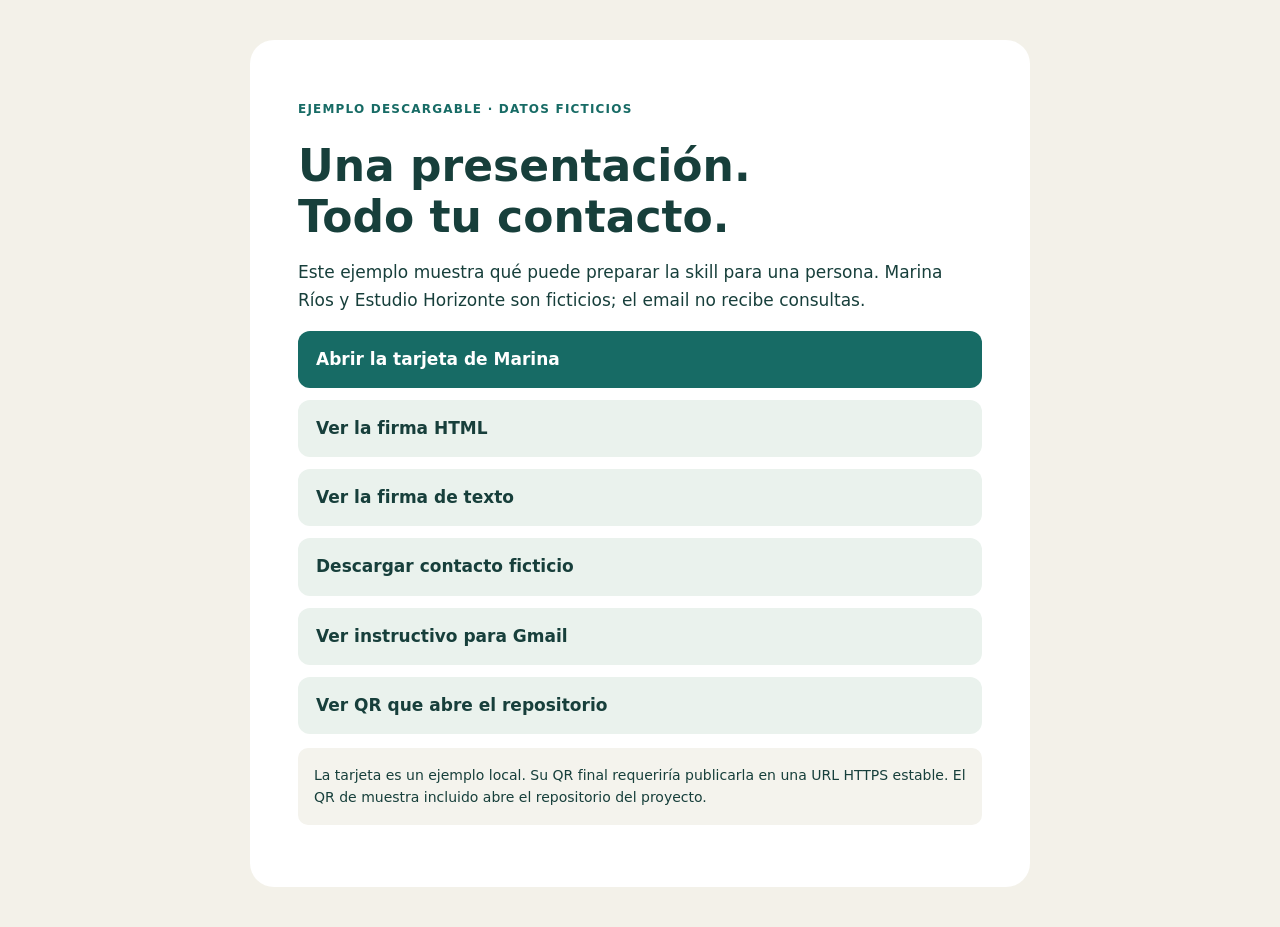
==== examples/demo/index.html @ da732cbe "Explain the project with visual examples and a downloadable demo Replace the introductory README wit" ====
<!doctype html>
<html lang="es"><head><meta charset="utf-8"><meta name="viewport" content="width=device-width,initial-scale=1"><title>Explorar el kit · Ejemplo ficticio</title><link rel="stylesheet" href="style.css"></head>
<body><main class="wrap"><div class="card"><p class="eyebrow">Ejemplo descargable · datos ficticios</p><h1>Una presentación.<br>Todo tu contacto.</h1><p>Este ejemplo muestra qué puede preparar la skill para una persona. Marina Ríos y Estudio Horizonte son ficticios; el email no recibe consultas.</p><a class="button primary" href="tarjeta.html">Abrir la tarjeta de Marina</a><a class="button" href="firma-email.html">Ver la firma HTML</a><a class="button" href="firma-email.txt">Ver la firma de texto</a><a class="button" href="contacto.vcf" download>Descargar contacto ficticio</a><a class="button" href="Instalar-firma-Gmail.html">Ver instructivo para Gmail</a><a class="button" href="../../docs/images/qr-del-repositorio.png">Ver QR que abre el repositorio</a><p class="note">La tarjeta es un ejemplo local. Su QR final requeriría publicarla en una URL HTTPS estable. El QR de muestra incluido abre el repositorio del proyecto.</p></div></main></body></html>
---- examples/demo/style.css ----
:root { color-scheme: light; --ink:#173f3b; --green:#176b65; --muted:#526d64; --paper:#f3f1e9; }
* { box-sizing:border-box; }
body { margin:0; color:var(--ink); background:var(--paper); font:17px/1.6 system-ui,Arial,sans-serif; }
.wrap { max-width:820px; margin:40px auto; padding:0 20px; }
.card { padding:clamp(24px,6vw,48px); border-radius:24px; background:white; }
.mobile { max-width:480px; }
.mark { width:64px; height:64px; display:grid; place-items:center; border-radius:18px; background:var(--green); color:white; font-size:25px; font-weight:700; }
.eyebrow { color:var(--green); font-size:12px; font-weight:750; letter-spacing:.1em; text-transform:uppercase; }
h1 { font-size:clamp(30px,7vw,44px); line-height:1.15; margin:22px 0 12px; }
h2 { font-size:23px; margin-top:32px; }
.role { margin-bottom:0; }
.organization { margin-top:0; color:var(--muted); }
.bio { margin:28px 0; }
a { color:var(--green); text-underline-offset:3px; }
.button { display:block; background:#eaf2ed; color:var(--ink); border-radius:12px; padding:15px 18px; margin:12px 0; font-weight:700; text-decoration:none; min-height:52px; }
.button.primary { background:var(--green); color:white; }
a:focus-visible { outline:3px solid #a36605; outline-offset:4px; }
.note { padding:16px; background:#f4f3ed; border-radius:10px; font-size:14px; }
.footer { margin-top:24px; font-size:14px; }
li { margin:14px 0; }
code { overflow-wrap:anywhere; }
@media (max-width:500px) { .wrap { margin:20px auto; padding:0 12px; } }
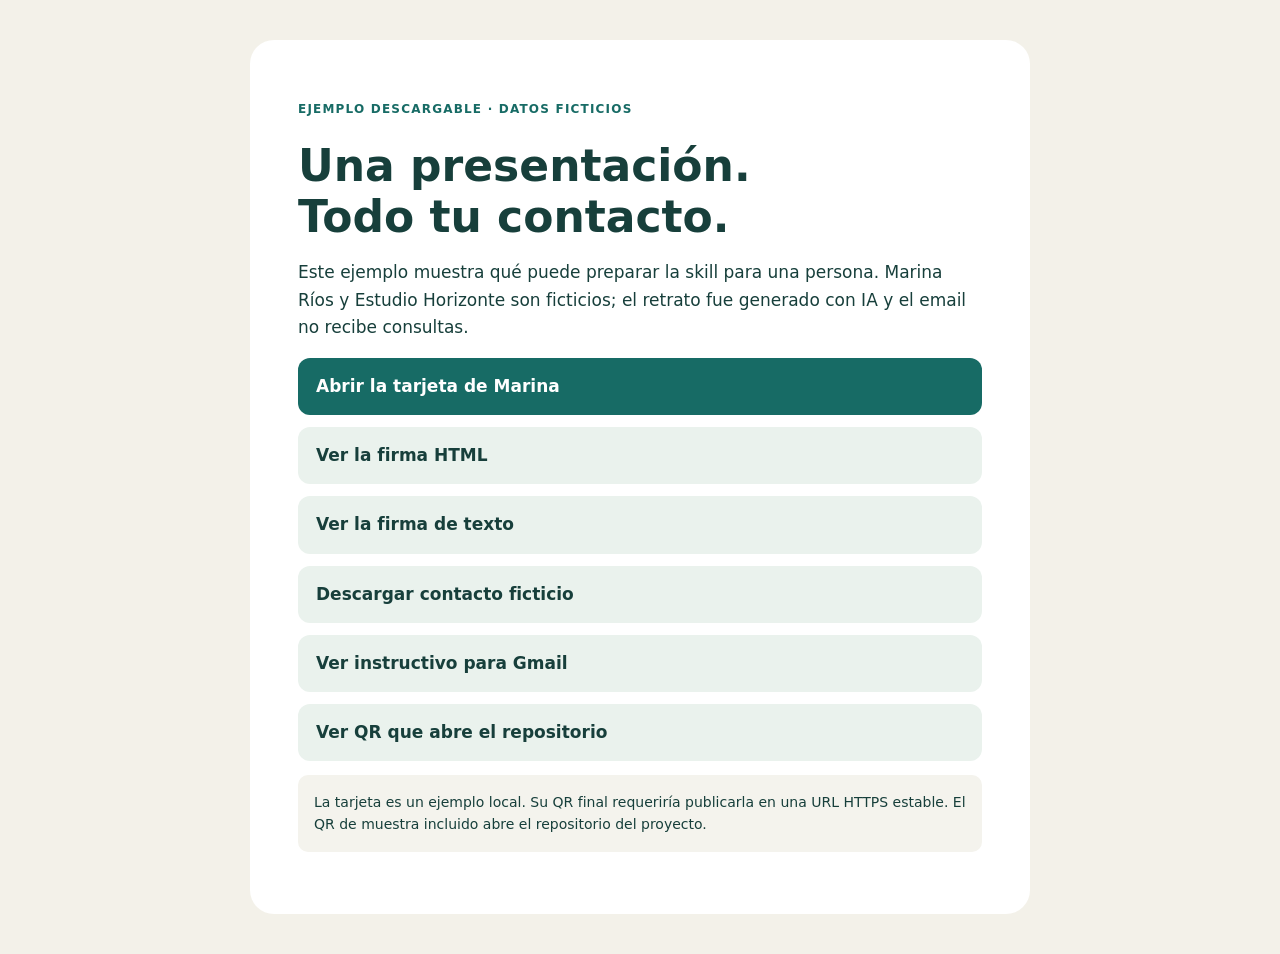
==== commit a15674a9: "Add a fictional portrait to the visual example and demo Include an AI-generated portrait of Marina i" ====
--- a/examples/demo/index.html
+++ b/examples/demo/index.html
@@ -1,3 +1,3 @@
 <!doctype html>
 <html lang="es"><head><meta charset="utf-8"><meta name="viewport" content="width=device-width,initial-scale=1"><title>Explorar el kit · Ejemplo ficticio</title><link rel="stylesheet" href="style.css"></head>
-<body><main class="wrap"><div class="card"><p class="eyebrow">Ejemplo descargable · datos ficticios</p><h1>Una presentación.<br>Todo tu contacto.</h1><p>Este ejemplo muestra qué puede preparar la skill para una persona. Marina Ríos y Estudio Horizonte son ficticios; el email no recibe consultas.</p><a class="button primary" href="tarjeta.html">Abrir la tarjeta de Marina</a><a class="button" href="firma-email.html">Ver la firma HTML</a><a class="button" href="firma-email.txt">Ver la firma de texto</a><a class="button" href="contacto.vcf" download>Descargar contacto ficticio</a><a class="button" href="Instalar-firma-Gmail.html">Ver instructivo para Gmail</a><a class="button" href="../../docs/images/qr-del-repositorio.png">Ver QR que abre el repositorio</a><p class="note">La tarjeta es un ejemplo local. Su QR final requeriría publicarla en una URL HTTPS estable. El QR de muestra incluido abre el repositorio del proyecto.</p></div></main></body></html>
+<body><main class="wrap"><div class="card"><p class="eyebrow">Ejemplo descargable · datos ficticios</p><h1>Una presentación.<br>Todo tu contacto.</h1><p>Este ejemplo muestra qué puede preparar la skill para una persona. Marina Ríos y Estudio Horizonte son ficticios; el retrato fue generado con IA y el email no recibe consultas.</p><a class="button primary" href="tarjeta.html">Abrir la tarjeta de Marina</a><a class="button" href="firma-email.html">Ver la firma HTML</a><a class="button" href="firma-email.txt">Ver la firma de texto</a><a class="button" href="contacto.vcf" download>Descargar contacto ficticio</a><a class="button" href="Instalar-firma-Gmail.html">Ver instructivo para Gmail</a><a class="button" href="../../docs/images/qr-del-repositorio.png">Ver QR que abre el repositorio</a><p class="note">La tarjeta es un ejemplo local. Su QR final requeriría publicarla en una URL HTTPS estable. El QR de muestra incluido abre el repositorio del proyecto.</p></div></main></body></html>
--- a/examples/demo/style.css
+++ b/examples/demo/style.css
@@ -20,3 +20,5 @@
 li { margin:14px 0; }
 code { overflow-wrap:anywhere; }
 @media (max-width:500px) { .wrap { margin:20px auto; padding:0 12px; } }
+
+.portrait { display:block; width:120px; height:120px; object-fit:cover; border-radius:20px; }
